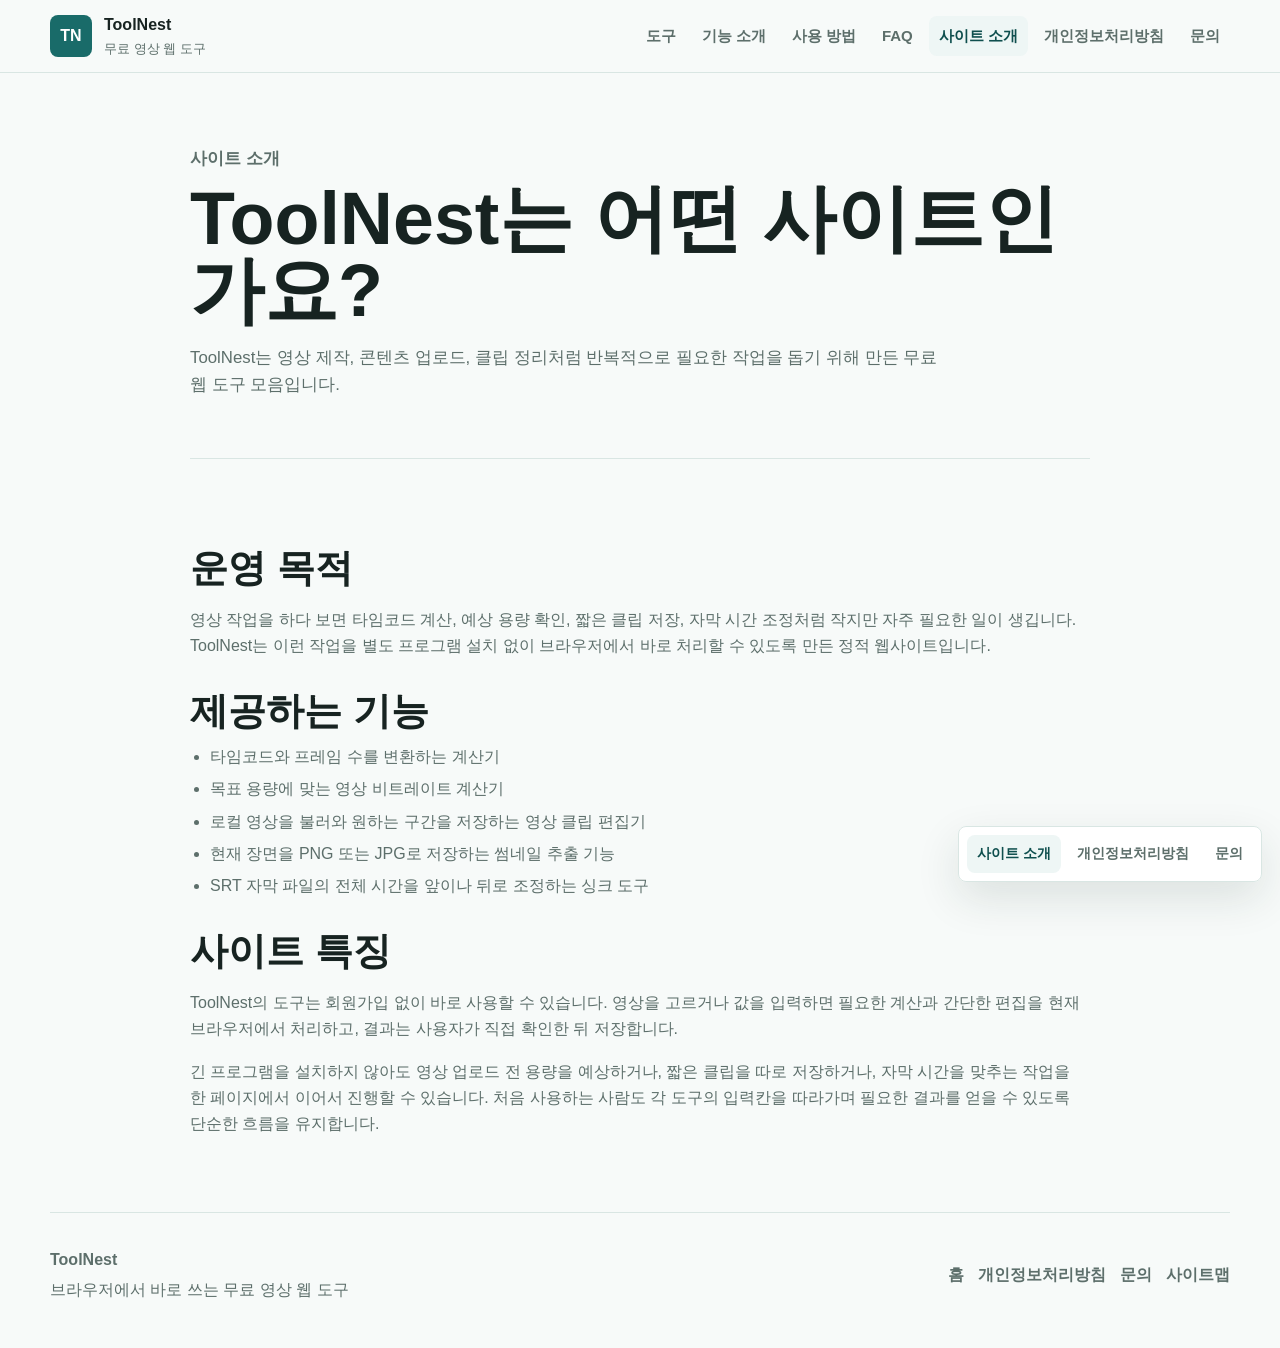
==== about.html @ cfc3f8ef "Add ToolNest static site" ====
<!doctype html>
<html lang="ko">
  <head>
    <meta charset="utf-8">
    <meta name="viewport" content="width=device-width, initial-scale=1">
    <title>사이트 소개 - ToolNest</title>
    <meta name="description" content="ToolNest는 설치 없이 브라우저에서 바로 사용하는 무료 영상 웹 도구 사이트입니다. 타임코드 계산, 비트레이트 계산, 영상 클립 편집, 자막 싱크 조정 기능을 제공합니다.">
    <meta name="robots" content="index, follow">
    <meta property="og:type" content="website">
    <meta property="og:site_name" content="ToolNest">
    <meta property="og:title" content="사이트 소개 - ToolNest">
    <meta property="og:description" content="영상 제작자가 자주 쓰는 작은 도구를 브라우저에서 바로 사용할 수 있게 만든 무료 웹 도구 사이트입니다.">
    <meta property="og:url" content="https://toolnest.pages.dev/about.html">
    <meta property="og:image" content="https://toolnest.pages.dev/assets/img/toolnest-og.svg">
    <meta property="og:locale" content="ko_KR">
    <link rel="canonical" href="https://toolnest.pages.dev/about.html">
    <link rel="icon" href="assets/img/favicon.svg" type="image/svg+xml">
    <link rel="manifest" href="site.webmanifest">
    <link rel="stylesheet" href="assets/css/styles.css">
  </head>
  <body>
    <header class="site-header">
      <nav class="nav" aria-label="주요 메뉴">
        <a class="brand" href="index.html" aria-label="ToolNest 홈">
          <span class="brand-mark" aria-hidden="true">TN</span>
          <span>
            <strong>ToolNest</strong>
            <small>무료 영상 웹 도구</small>
          </span>
        </a>
        <div class="nav-links">
          <a href="index.html#tools">도구</a>
          <a href="index.html#features">기능 소개</a>
          <a href="index.html#guide">사용 방법</a>
          <a href="index.html#faq">FAQ</a>
          <a href="about.html" aria-current="page">사이트 소개</a>
          <a href="privacy.html">개인정보처리방침</a>
          <a href="contact.html">문의</a>
        </div>
      </nav>
    </header>

    <main>
      <section class="page-hero" aria-labelledby="about-title">
        <p class="eyebrow">사이트 소개</p>
        <h1 id="about-title">ToolNest는 어떤 사이트인가요?</h1>
        <p>ToolNest는 영상 제작, 콘텐츠 업로드, 클립 정리처럼 반복적으로 필요한 작업을 돕기 위해 만든 무료 웹 도구 모음입니다.</p>
      </section>

      <section class="section content-page prose">
        <h2>운영 목적</h2>
        <p>
          영상 작업을 하다 보면 타임코드 계산, 예상 용량 확인, 짧은 클립 저장, 자막 시간 조정처럼 작지만 자주 필요한 일이 생깁니다.
          ToolNest는 이런 작업을 별도 프로그램 설치 없이 브라우저에서 바로 처리할 수 있도록 만든 정적 웹사이트입니다.
        </p>

        <h2>제공하는 기능</h2>
        <ul>
          <li>타임코드와 프레임 수를 변환하는 계산기</li>
          <li>목표 용량에 맞는 영상 비트레이트 계산기</li>
          <li>로컬 영상을 불러와 원하는 구간을 저장하는 영상 클립 편집기</li>
          <li>현재 장면을 PNG 또는 JPG로 저장하는 썸네일 추출 기능</li>
          <li>SRT 자막 파일의 전체 시간을 앞이나 뒤로 조정하는 싱크 도구</li>
        </ul>

        <h2>사이트 특징</h2>
        <p>
          ToolNest의 도구는 회원가입 없이 바로 사용할 수 있습니다.
          영상을 고르거나 값을 입력하면 필요한 계산과 간단한 편집을 현재 브라우저에서 처리하고, 결과는 사용자가 직접 확인한 뒤 저장합니다.
        </p>
        <p>
          긴 프로그램을 설치하지 않아도 영상 업로드 전 용량을 예상하거나, 짧은 클립을 따로 저장하거나, 자막 시간을 맞추는 작업을 한 페이지에서 이어서 진행할 수 있습니다.
          처음 사용하는 사람도 각 도구의 입력칸을 따라가며 필요한 결과를 얻을 수 있도록 단순한 흐름을 유지합니다.
        </p>
      </section>
    </main>

    <aside class="floating-links" aria-label="사이트 안내 바로가기">
      <a href="about.html" aria-current="page">사이트 소개</a>
      <a href="privacy.html">개인정보처리방침</a>
      <a href="contact.html">문의</a>
    </aside>

    <footer class="site-footer">
      <div>
        <strong>ToolNest</strong>
        <p>브라우저에서 바로 쓰는 무료 영상 웹 도구</p>
      </div>
      <div class="footer-links">
        <a href="index.html">홈</a>
        <a href="privacy.html">개인정보처리방침</a>
        <a href="contact.html">문의</a>
        <a href="sitemap.xml">사이트맵</a>
      </div>
    </footer>
  </body>
</html>
---- assets/css/styles.css ----
:root {
  --bg: #f7faf9;
  --surface: #ffffff;
  --surface-strong: #eef6f5;
  --text: #172321;
  --muted: #5d6f6b;
  --line: #d9e6e3;
  --primary: #196b69;
  --primary-dark: #0f4f4e;
  --accent: #c95f3f;
  --gold: #b8860b;
  --green: #2f7d4f;
  --shadow: 0 16px 44px rgba(21, 47, 43, 0.12);
  --radius: 8px;
}

* {
  box-sizing: border-box;
}

html {
  scroll-behavior: smooth;
}

body {
  margin: 0;
  background: var(--bg);
  color: var(--text);
  font-family: Arial, "Noto Sans KR", "Malgun Gothic", sans-serif;
  line-height: 1.65;
}

a {
  color: inherit;
  text-decoration: none;
}

button,
input,
select {
  font: inherit;
}

.site-header {
  position: sticky;
  top: 0;
  z-index: 20;
  background: rgba(247, 250, 249, 0.94);
  border-bottom: 1px solid var(--line);
  backdrop-filter: blur(12px);
}

.nav {
  width: min(1180px, calc(100% - 32px));
  min-height: 72px;
  margin: 0 auto;
  display: flex;
  align-items: center;
  justify-content: space-between;
  gap: 24px;
}

.brand {
  display: inline-flex;
  align-items: center;
  gap: 12px;
  min-width: 168px;
}

.brand-mark {
  width: 42px;
  height: 42px;
  display: grid;
  place-items: center;
  border-radius: var(--radius);
  background: var(--primary);
  color: #fff;
  font-weight: 800;
}

.brand strong,
.brand small {
  display: block;
}

.brand small {
  color: var(--muted);
  font-size: 0.82rem;
}

.nav-links {
  display: flex;
  align-items: center;
  justify-content: flex-end;
  gap: 6px;
  flex-wrap: wrap;
}

.nav-links a {
  padding: 8px 10px;
  border-radius: var(--radius);
  color: var(--muted);
  font-weight: 700;
  font-size: 0.94rem;
}

.nav-links a:hover {
  background: var(--surface-strong);
  color: var(--primary-dark);
}

.nav-links a[aria-current="page"] {
  background: var(--surface-strong);
  color: var(--primary-dark);
}

.hero,
.section,
.site-footer {
  width: min(1180px, calc(100% - 32px));
  margin: 0 auto;
}

.hero {
  min-height: 520px;
  display: grid;
  grid-template-columns: minmax(0, 1.15fr) minmax(320px, 0.85fr);
  align-items: center;
  gap: 42px;
  padding: 54px 0 36px;
}

.page-hero {
  width: min(900px, calc(100% - 32px));
  margin: 0 auto;
  padding: 72px 0 42px;
}

.page-hero h1 {
  font-size: clamp(2.4rem, 6vw, 4.6rem);
}

.page-hero p {
  max-width: 760px;
  color: var(--muted);
  font-size: 1.05rem;
}

.eyebrow {
  margin: 0 0 10px;
  color: var(--primary);
  font-weight: 800;
  font-size: 0.9rem;
}

h1,
h2,
h3,
p {
  overflow-wrap: anywhere;
}

h1 {
  margin: 0;
  font-size: clamp(3rem, 8vw, 6.8rem);
  line-height: 0.98;
}

h2 {
  margin: 0;
  font-size: clamp(1.6rem, 3vw, 2.5rem);
  line-height: 1.2;
}

h3 {
  margin: 0 0 4px;
  font-size: 1.25rem;
  line-height: 1.3;
}

h4 {
  margin: 0;
  font-size: 0.98rem;
  line-height: 1.3;
}

.hero-text,
.section-head p,
.prose p {
  color: var(--muted);
}

.hero-text {
  max-width: 720px;
  font-size: 1.08rem;
}

.hero-panel {
  display: grid;
  gap: 12px;
}

.metric {
  display: grid;
  grid-template-columns: 58px 1fr;
  gap: 2px 14px;
  align-items: center;
  padding: 18px;
  background: var(--surface);
  border: 1px solid var(--line);
  border-radius: var(--radius);
  box-shadow: var(--shadow);
}

.metric span {
  grid-row: span 2;
  width: 48px;
  height: 48px;
  display: grid;
  place-items: center;
  border-radius: var(--radius);
  background: var(--surface-strong);
  color: var(--primary-dark);
  font-weight: 800;
}

.metric small {
  color: var(--muted);
}

.section {
  padding: 58px 0;
  border-top: 1px solid var(--line);
}

.section-head {
  max-width: 790px;
  margin-bottom: 24px;
}

.tool-shell {
  background: var(--surface);
  border: 1px solid var(--line);
  border-radius: var(--radius);
  box-shadow: var(--shadow);
  overflow: hidden;
}

.tool-tabs {
  display: flex;
  gap: 1px;
  background: var(--line);
  overflow-x: auto;
}

.tool-tab {
  min-height: 52px;
  padding: 0 18px;
  border: 0;
  background: var(--surface-strong);
  color: var(--muted);
  cursor: pointer;
  font-weight: 800;
  white-space: nowrap;
}

.tool-tab.is-active {
  background: var(--surface);
  color: var(--primary-dark);
}

.tool-panel {
  padding: 24px;
}

.tool-header {
  display: flex;
  justify-content: space-between;
  gap: 16px;
  margin-bottom: 20px;
}

.tool-header p {
  margin: 0;
  color: var(--muted);
}

.tool-badge {
  align-self: start;
  padding: 5px 9px;
  border-radius: var(--radius);
  background: #fff3eb;
  color: var(--accent);
  font-size: 0.82rem;
  font-weight: 800;
}

.form-grid {
  display: grid;
  grid-template-columns: repeat(4, minmax(0, 1fr));
  gap: 14px;
}

label {
  display: grid;
  gap: 7px;
  color: var(--text);
  font-weight: 800;
}

input,
select,
textarea {
  width: 100%;
  border: 1px solid var(--line);
  border-radius: var(--radius);
  padding: 10px 12px;
  background: #fff;
  color: var(--text);
}

input,
select {
  min-height: 46px;
}

textarea {
  min-height: 260px;
  resize: vertical;
  line-height: 1.45;
}

input:focus,
select:focus,
textarea:focus,
button:focus-visible,
a:focus-visible {
  outline: 3px solid rgba(25, 107, 105, 0.22);
  outline-offset: 2px;
}

.field-help {
  margin: 12px 0 0;
  color: var(--muted);
  font-size: 0.94rem;
}

.result-box {
  margin-top: 18px;
  padding: 16px;
  border: 1px solid var(--line);
  border-radius: var(--radius);
  background: var(--surface-strong);
  color: var(--text);
}

.result-grid {
  display: grid;
  grid-template-columns: repeat(3, minmax(0, 1fr));
  gap: 12px;
}

.result-item {
  padding: 12px;
  border-radius: var(--radius);
  background: #fff;
  border: 1px solid var(--line);
}

.result-item span {
  display: block;
  color: var(--muted);
  font-size: 0.86rem;
}

.result-item strong {
  display: block;
  margin-top: 2px;
  font-size: 1.1rem;
}

.tool-actions {
  display: flex;
  align-items: center;
  gap: 14px;
  flex-wrap: wrap;
  margin-top: 18px;
}

.secondary-button {
  min-height: 42px;
  border: 1px solid var(--primary);
  border-radius: var(--radius);
  background: #fff;
  color: var(--primary-dark);
  padding: 0 14px;
  cursor: pointer;
  font-weight: 800;
  white-space: normal;
}

.secondary-button:hover {
  background: var(--surface-strong);
}

.primary-button {
  min-height: 42px;
  border: 1px solid var(--primary);
  border-radius: var(--radius);
  background: var(--primary);
  color: #fff;
  padding: 0 16px;
  cursor: pointer;
  font-weight: 800;
  white-space: normal;
}

.primary-button:hover {
  background: var(--primary-dark);
}

.primary-button:disabled {
  cursor: wait;
  opacity: 0.68;
}

.status-text {
  color: var(--green);
  font-weight: 800;
}

.editor-layout {
  display: grid;
  grid-template-columns: minmax(280px, 0.95fr) minmax(320px, 1.05fr);
  gap: 20px;
  align-items: start;
}

.editor-preview {
  min-width: 0;
}

.editor-video {
  width: 100%;
  aspect-ratio: 16 / 9;
  display: block;
  border: 1px solid var(--line);
  border-radius: var(--radius);
  background: #0c1413;
}

.editor-readout {
  display: grid;
  grid-template-columns: repeat(3, minmax(0, 1fr));
  gap: 8px;
  margin-top: 12px;
}

.editor-readout span {
  padding: 10px;
  border: 1px solid var(--line);
  border-radius: var(--radius);
  background: var(--surface-strong);
  color: var(--muted);
  font-size: 0.9rem;
}

.editor-readout strong {
  display: block;
  color: var(--text);
  font-size: 1rem;
}

.save-panel {
  margin-top: 12px;
}

.editor-controls {
  display: grid;
  gap: 10px;
}

.control-section {
  display: grid;
  gap: 10px;
  padding: 12px;
  border: 1px solid var(--line);
  border-radius: var(--radius);
  background: #fff;
}

.control-section h4,
.compact-details summary {
  color: var(--primary-dark);
  font-weight: 900;
}

.compact-details summary {
  cursor: pointer;
  list-style-position: inside;
}

.compact-grid {
  grid-template-columns: repeat(2, minmax(0, 1fr));
}

.range-row {
  display: grid;
  gap: 8px;
}

input[type="range"] {
  padding: 0;
  min-height: 30px;
}

.nudge-panel {
  display: grid;
  gap: 10px;
  padding: 0;
  border: 1px solid var(--line);
  border-radius: var(--radius);
  background: #fff;
  border: 0;
}

.nudge-panel div {
  display: flex;
  align-items: center;
  gap: 7px;
  flex-wrap: wrap;
}

.nudge-panel span {
  min-width: 38px;
  color: var(--muted);
  font-weight: 800;
  font-size: 0.9rem;
}

.quick-actions {
  display: grid;
  grid-template-columns: repeat(2, minmax(0, 1fr));
  gap: 8px;
}

.quick-actions button {
  min-height: 48px;
  height: 100%;
  display: inline-flex;
  align-items: center;
  justify-content: center;
  text-align: center;
  line-height: 1.25;
  overflow-wrap: normal;
  word-break: keep-all;
}

.save-actions {
  grid-template-columns: repeat(3, minmax(0, 1fr));
}

.subtitle-layout {
  display: grid;
  gap: 14px;
}

.preview-columns {
  display: grid;
  grid-template-columns: repeat(2, minmax(0, 1fr));
  gap: 14px;
}

.tiny-button {
  min-height: 34px;
  border: 1px solid var(--line);
  border-radius: var(--radius);
  background: #fff;
  color: var(--primary-dark);
  padding: 0 9px;
  cursor: pointer;
  font-weight: 800;
}

.tiny-button:hover {
  border-color: var(--primary);
}

.export-progress {
  height: 8px;
  overflow: hidden;
  border-radius: 999px;
  background: var(--surface-strong);
  border: 1px solid var(--line);
}

.export-progress div {
  width: 0%;
  height: 100%;
  background: var(--primary);
  transition: width 0.18s ease;
}

.info-grid {
  display: grid;
  grid-template-columns: repeat(3, minmax(0, 1fr));
  gap: 14px;
}

.info-card,
.faq-item {
  padding: 20px;
  background: var(--surface);
  border: 1px solid var(--line);
  border-radius: var(--radius);
}

.info-card p,
.faq-item p {
  margin-bottom: 0;
  color: var(--muted);
}

.split-section {
  display: grid;
  grid-template-columns: 320px minmax(0, 1fr);
  gap: 36px;
}

.prose p:first-child {
  margin-top: 0;
}

.prose h2,
.prose h3 {
  margin-top: 28px;
}

.prose ul {
  margin: 10px 0 0;
  padding-left: 20px;
  color: var(--muted);
}

.prose li + li {
  margin-top: 6px;
}

.content-page {
  width: min(900px, calc(100% - 32px));
}

.faq-list {
  display: grid;
  gap: 12px;
}

.faq-item h3 {
  font-size: 1.05rem;
}

.site-footer {
  display: flex;
  justify-content: space-between;
  gap: 24px;
  padding: 34px 0 44px;
  border-top: 1px solid var(--line);
  color: var(--muted);
}

.site-footer p {
  margin: 4px 0 0;
}

.footer-links {
  display: flex;
  gap: 14px;
  flex-wrap: wrap;
  align-items: center;
  justify-content: flex-end;
  font-weight: 800;
}

.floating-links {
  position: fixed;
  right: 18px;
  bottom: 18px;
  z-index: 30;
  display: flex;
  gap: 6px;
  padding: 8px;
  border: 1px solid var(--line);
  border-radius: var(--radius);
  background: rgba(255, 255, 255, 0.96);
  box-shadow: var(--shadow);
  backdrop-filter: blur(10px);
}

.floating-links a {
  min-height: 38px;
  display: inline-flex;
  align-items: center;
  justify-content: center;
  padding: 0 10px;
  border-radius: var(--radius);
  color: var(--muted);
  font-size: 0.9rem;
  font-weight: 800;
  word-break: keep-all;
}

.floating-links a:hover,
.floating-links a[aria-current="page"] {
  background: var(--surface-strong);
  color: var(--primary-dark);
}

@media (max-width: 900px) {
  .nav {
    align-items: flex-start;
    flex-direction: column;
    padding: 14px 0;
  }

  .nav-links {
    justify-content: flex-start;
  }

  .hero {
    grid-template-columns: 1fr;
    min-height: auto;
    padding-top: 38px;
  }

  .form-grid,
  .info-grid,
  .editor-layout,
  .preview-columns,
  .split-section {
    grid-template-columns: 1fr;
  }

  .compact-grid {
    grid-template-columns: repeat(2, minmax(0, 1fr));
  }

  .quick-actions {
    grid-template-columns: repeat(2, minmax(0, 1fr));
  }

  .save-actions {
    grid-template-columns: repeat(3, minmax(0, 1fr));
  }

  .tool-header,
  .site-footer {
    flex-direction: column;
  }

  .footer-links {
    justify-content: flex-start;
  }

  .floating-links {
    left: 12px;
    right: 12px;
    bottom: 12px;
    justify-content: center;
  }
}

@media (max-width: 560px) {
  .hero,
  .page-hero,
  .section,
  .site-footer,
  .nav {
    width: min(100% - 22px, 1180px);
  }

  .nav-links a {
    padding: 7px 8px;
    font-size: 0.9rem;
  }

  .floating-links {
    gap: 4px;
    padding: 6px;
  }

  .floating-links a {
    flex: 1;
    min-height: 36px;
    padding: 0 6px;
    font-size: 0.82rem;
  }

  .tool-panel {
    padding: 16px;
  }

  .tool-tab {
    padding: 0 14px;
    font-size: 0.92rem;
  }

  .result-grid {
    grid-template-columns: 1fr;
  }

  .editor-readout {
    grid-template-columns: 1fr;
  }

  .compact-grid {
    grid-template-columns: 1fr;
  }

  .quick-actions {
    grid-template-columns: 1fr;
  }

  .save-actions {
    grid-template-columns: 1fr;
  }
}
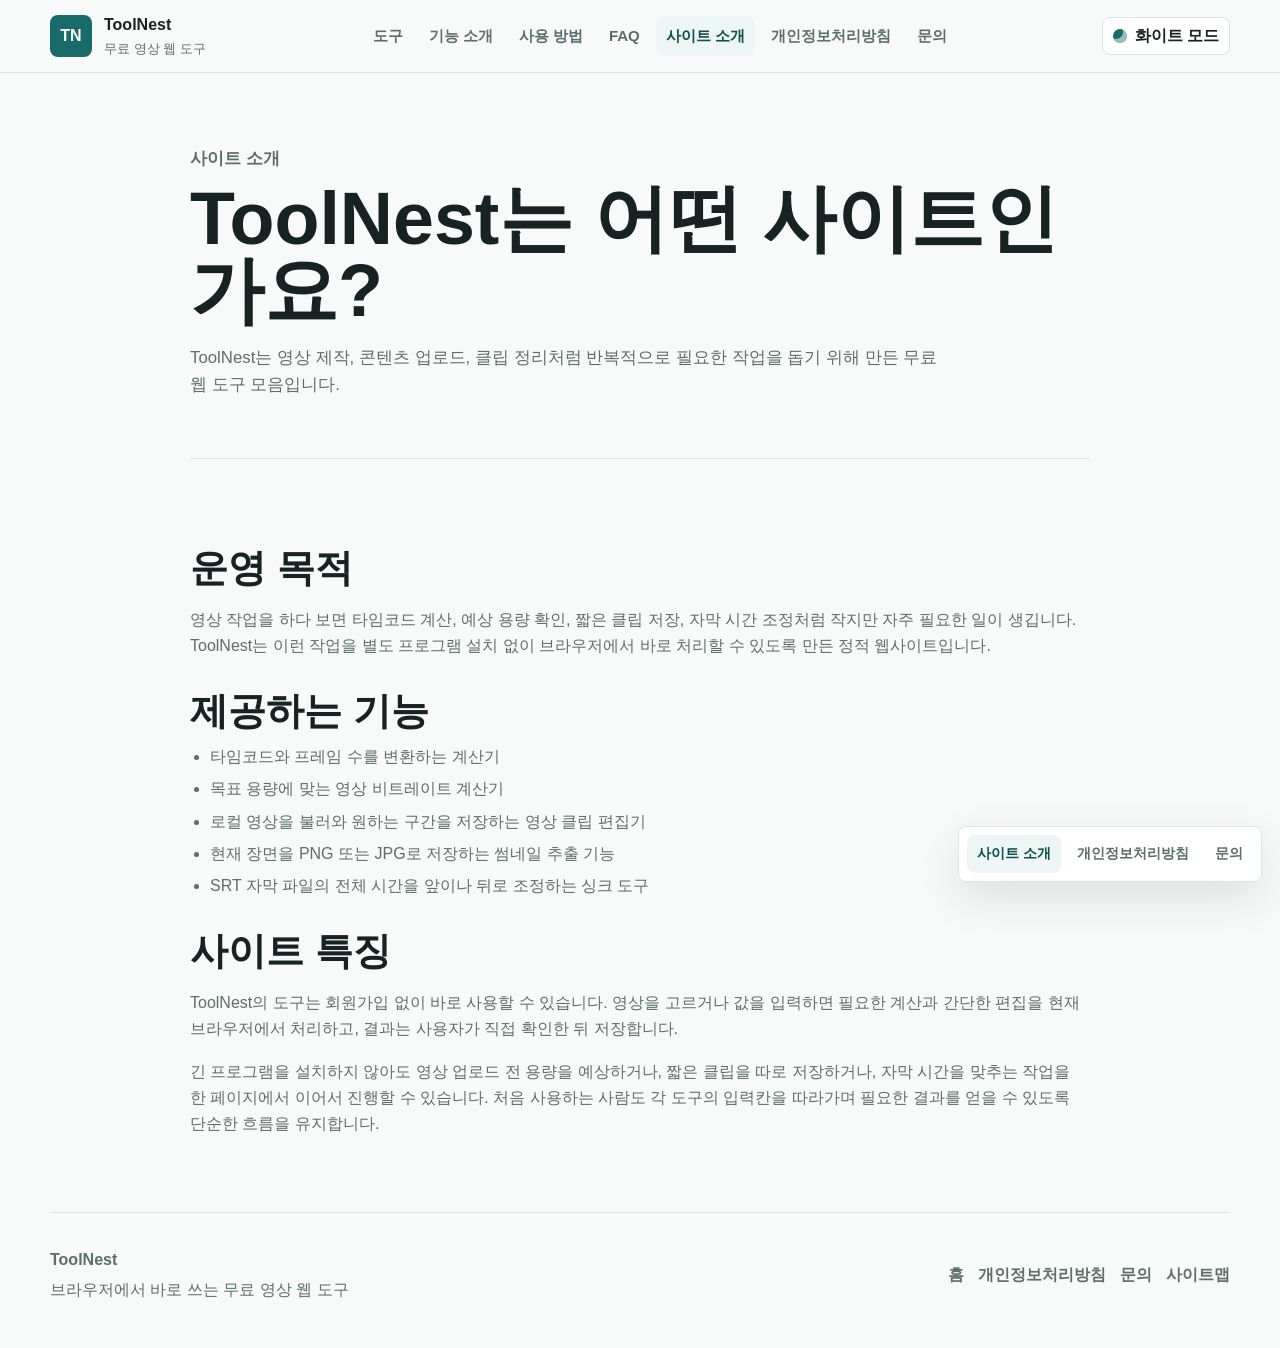
==== commit 0ac503e2: "Add light and dark theme toggle" ====
--- a/about.html
+++ b/about.html
@@ -16,6 +16,7 @@
     <link rel="canonical" href="https://toolnest.pages.dev/about.html">
     <link rel="icon" href="assets/img/favicon.svg" type="image/svg+xml">
     <link rel="manifest" href="site.webmanifest">
+    <script src="assets/js/theme-init.js"></script>
     <link rel="stylesheet" href="assets/css/styles.css">
   </head>
   <body>
@@ -37,6 +38,9 @@
           <a href="privacy.html">개인정보처리방침</a>
           <a href="contact.html">문의</a>
         </div>
+        <button class="theme-toggle" type="button" data-theme-toggle aria-label="다크 모드로 전환" aria-pressed="false">
+          <span data-theme-label>화이트 모드</span>
+        </button>
       </nav>
     </header>
 
@@ -93,5 +97,6 @@
         <a href="sitemap.xml">사이트맵</a>
       </div>
     </footer>
+    <script src="assets/js/app.js"></script>
   </body>
 </html>
--- a/assets/css/styles.css
+++ b/assets/css/styles.css
@@ -1,4 +1,5 @@
 :root {
+  color-scheme: light;
   --bg: #f7faf9;
   --surface: #ffffff;
   --surface-strong: #eef6f5;
@@ -14,6 +15,22 @@
   --radius: 8px;
 }
 
+:root[data-theme="dark"] {
+  color-scheme: dark;
+  --bg: #111917;
+  --surface: #182522;
+  --surface-strong: #20332f;
+  --text: #edf5f2;
+  --muted: #b7c8c4;
+  --line: #314842;
+  --primary: #7fc9c3;
+  --primary-dark: #b6ebe6;
+  --accent: #f0a17f;
+  --gold: #e4c66b;
+  --green: #95d8ac;
+  --shadow: 0 16px 44px rgba(0, 0, 0, 0.34);
+}
+
 * {
   box-sizing: border-box;
 }
@@ -50,6 +67,10 @@
   backdrop-filter: blur(12px);
 }
 
+:root[data-theme="dark"] .site-header {
+  background: rgba(17, 25, 23, 0.94);
+}
+
 .nav {
   width: min(1180px, calc(100% - 32px));
   min-height: 72px;
@@ -114,6 +135,39 @@
   color: var(--primary-dark);
 }
 
+.theme-toggle {
+  min-height: 38px;
+  display: inline-flex;
+  align-items: center;
+  gap: 8px;
+  border: 1px solid var(--line);
+  border-radius: var(--radius);
+  background: var(--surface);
+  color: var(--text);
+  padding: 0 10px;
+  cursor: pointer;
+  font-weight: 800;
+  white-space: nowrap;
+}
+
+.theme-toggle::before {
+  content: "";
+  width: 14px;
+  height: 14px;
+  border-radius: 50%;
+  background: var(--primary);
+  box-shadow: inset -4px -4px 0 rgba(255, 255, 255, 0.55);
+}
+
+:root[data-theme="dark"] .theme-toggle::before {
+  box-shadow: inset 4px -4px 0 rgba(17, 25, 23, 0.95);
+}
+
+.theme-toggle:hover {
+  background: var(--surface-strong);
+  color: var(--primary-dark);
+}
+
 .hero,
 .section,
 .site-footer {
@@ -295,6 +349,10 @@
   font-weight: 800;
 }
 
+:root[data-theme="dark"] .tool-badge {
+  background: #3d2d26;
+}
+
 .form-grid {
   display: grid;
   grid-template-columns: repeat(4, minmax(0, 1fr));
@@ -315,7 +373,7 @@
   border: 1px solid var(--line);
   border-radius: var(--radius);
   padding: 10px 12px;
-  background: #fff;
+  background: var(--surface);
   color: var(--text);
 }
 
@@ -363,7 +421,7 @@
 .result-item {
   padding: 12px;
   border-radius: var(--radius);
-  background: #fff;
+  background: var(--surface);
   border: 1px solid var(--line);
 }
 
@@ -391,7 +449,7 @@
   min-height: 42px;
   border: 1px solid var(--primary);
   border-radius: var(--radius);
-  background: #fff;
+  background: var(--surface);
   color: var(--primary-dark);
   padding: 0 14px;
   cursor: pointer;
@@ -486,7 +544,7 @@
   padding: 12px;
   border: 1px solid var(--line);
   border-radius: var(--radius);
-  background: #fff;
+  background: var(--surface);
 }
 
 .control-section h4,
@@ -520,7 +578,7 @@
   padding: 0;
   border: 1px solid var(--line);
   border-radius: var(--radius);
-  background: #fff;
+  background: var(--surface);
   border: 0;
 }
 
@@ -575,7 +633,7 @@
   min-height: 34px;
   border: 1px solid var(--line);
   border-radius: var(--radius);
-  background: #fff;
+  background: var(--surface);
   color: var(--primary-dark);
   padding: 0 9px;
   cursor: pointer;
@@ -696,6 +754,10 @@
   backdrop-filter: blur(10px);
 }
 
+:root[data-theme="dark"] .floating-links {
+  background: rgba(24, 37, 34, 0.96);
+}
+
 .floating-links a {
   min-height: 38px;
   display: inline-flex;
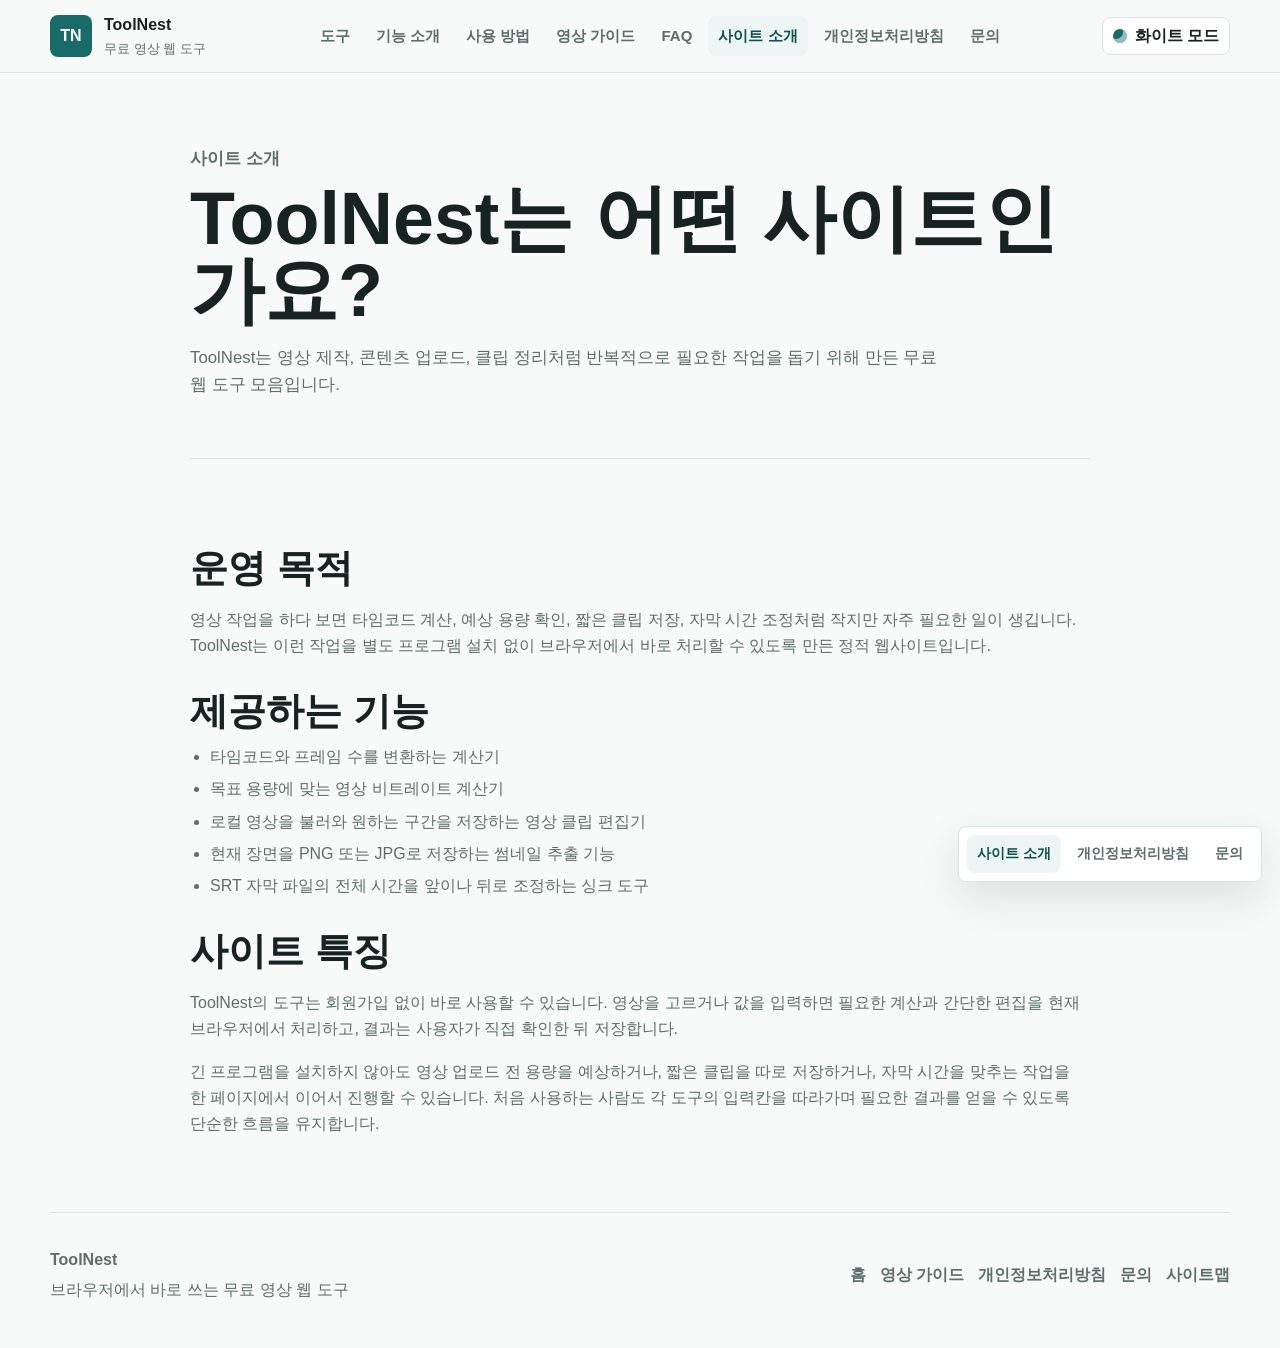
==== commit 9119c004: "Improve AdSense content quality" ====
--- a/about.html
+++ b/about.html
@@ -6,6 +6,7 @@
     <title>사이트 소개 - ToolNest</title>
     <meta name="description" content="ToolNest는 설치 없이 브라우저에서 바로 사용하는 무료 영상 웹 도구 사이트입니다. 타임코드 계산, 비트레이트 계산, 영상 클립 편집, 자막 싱크 조정 기능을 제공합니다.">
     <meta name="robots" content="index, follow">
+    <meta name="google-adsense-account" content="ca-pub-8649619832836598">
     <meta property="og:type" content="website">
     <meta property="og:site_name" content="ToolNest">
     <meta property="og:title" content="사이트 소개 - ToolNest">
@@ -16,8 +17,9 @@
     <link rel="canonical" href="https://toolnest.pages.dev/about.html">
     <link rel="icon" href="assets/img/favicon.svg" type="image/svg+xml">
     <link rel="manifest" href="site.webmanifest">
-    <script src="assets/js/theme-init.js"></script>
-    <link rel="stylesheet" href="assets/css/styles.css">
+    <script src="assets/js/theme-init.js?v=2"></script>
+    <script async src="https://pagead2.googlesyndication.com/pagead/js/adsbygoogle.js?client=ca-pub-8649619832836598" crossorigin="anonymous"></script>
+    <link rel="stylesheet" href="assets/css/styles.css?v=2">
   </head>
   <body>
     <header class="site-header">
@@ -33,6 +35,7 @@
           <a href="index.html#tools">도구</a>
           <a href="index.html#features">기능 소개</a>
           <a href="index.html#guide">사용 방법</a>
+          <a href="guides.html">영상 가이드</a>
           <a href="index.html#faq">FAQ</a>
           <a href="about.html" aria-current="page">사이트 소개</a>
           <a href="privacy.html">개인정보처리방침</a>
@@ -92,11 +95,12 @@
       </div>
       <div class="footer-links">
         <a href="index.html">홈</a>
+        <a href="guides.html">영상 가이드</a>
         <a href="privacy.html">개인정보처리방침</a>
         <a href="contact.html">문의</a>
         <a href="sitemap.xml">사이트맵</a>
       </div>
     </footer>
-    <script src="assets/js/app.js"></script>
+    <script src="assets/js/app.js?v=2"></script>
   </body>
 </html>
--- a/assets/css/styles.css
+++ b/assets/css/styles.css
@@ -679,6 +679,64 @@
   color: var(--muted);
 }
 
+.section-link {
+  margin: 20px 0 0;
+  font-weight: 900;
+  color: var(--primary-dark);
+}
+
+.article-list {
+  display: grid;
+  gap: 28px;
+}
+
+.guide-article {
+  padding: 28px;
+  border: 1px solid var(--line);
+  border-radius: var(--radius);
+  background: var(--surface);
+  overflow-x: auto;
+}
+
+.guide-article h2 {
+  margin-bottom: 14px;
+}
+
+.guide-article h3 {
+  margin-top: 24px;
+}
+
+.guide-article p,
+.guide-article li {
+  color: var(--muted);
+}
+
+.guide-article table {
+  width: 100%;
+  margin-top: 14px;
+  border-collapse: collapse;
+  overflow: hidden;
+  border: 1px solid var(--line);
+  border-radius: var(--radius);
+}
+
+.guide-article th,
+.guide-article td {
+  padding: 12px;
+  border-bottom: 1px solid var(--line);
+  text-align: left;
+  vertical-align: top;
+}
+
+.guide-article th {
+  background: var(--surface-strong);
+  color: var(--text);
+}
+
+.guide-article tr:last-child td {
+  border-bottom: 0;
+}
+
 .split-section {
   display: grid;
   grid-template-columns: 320px minmax(0, 1fr);
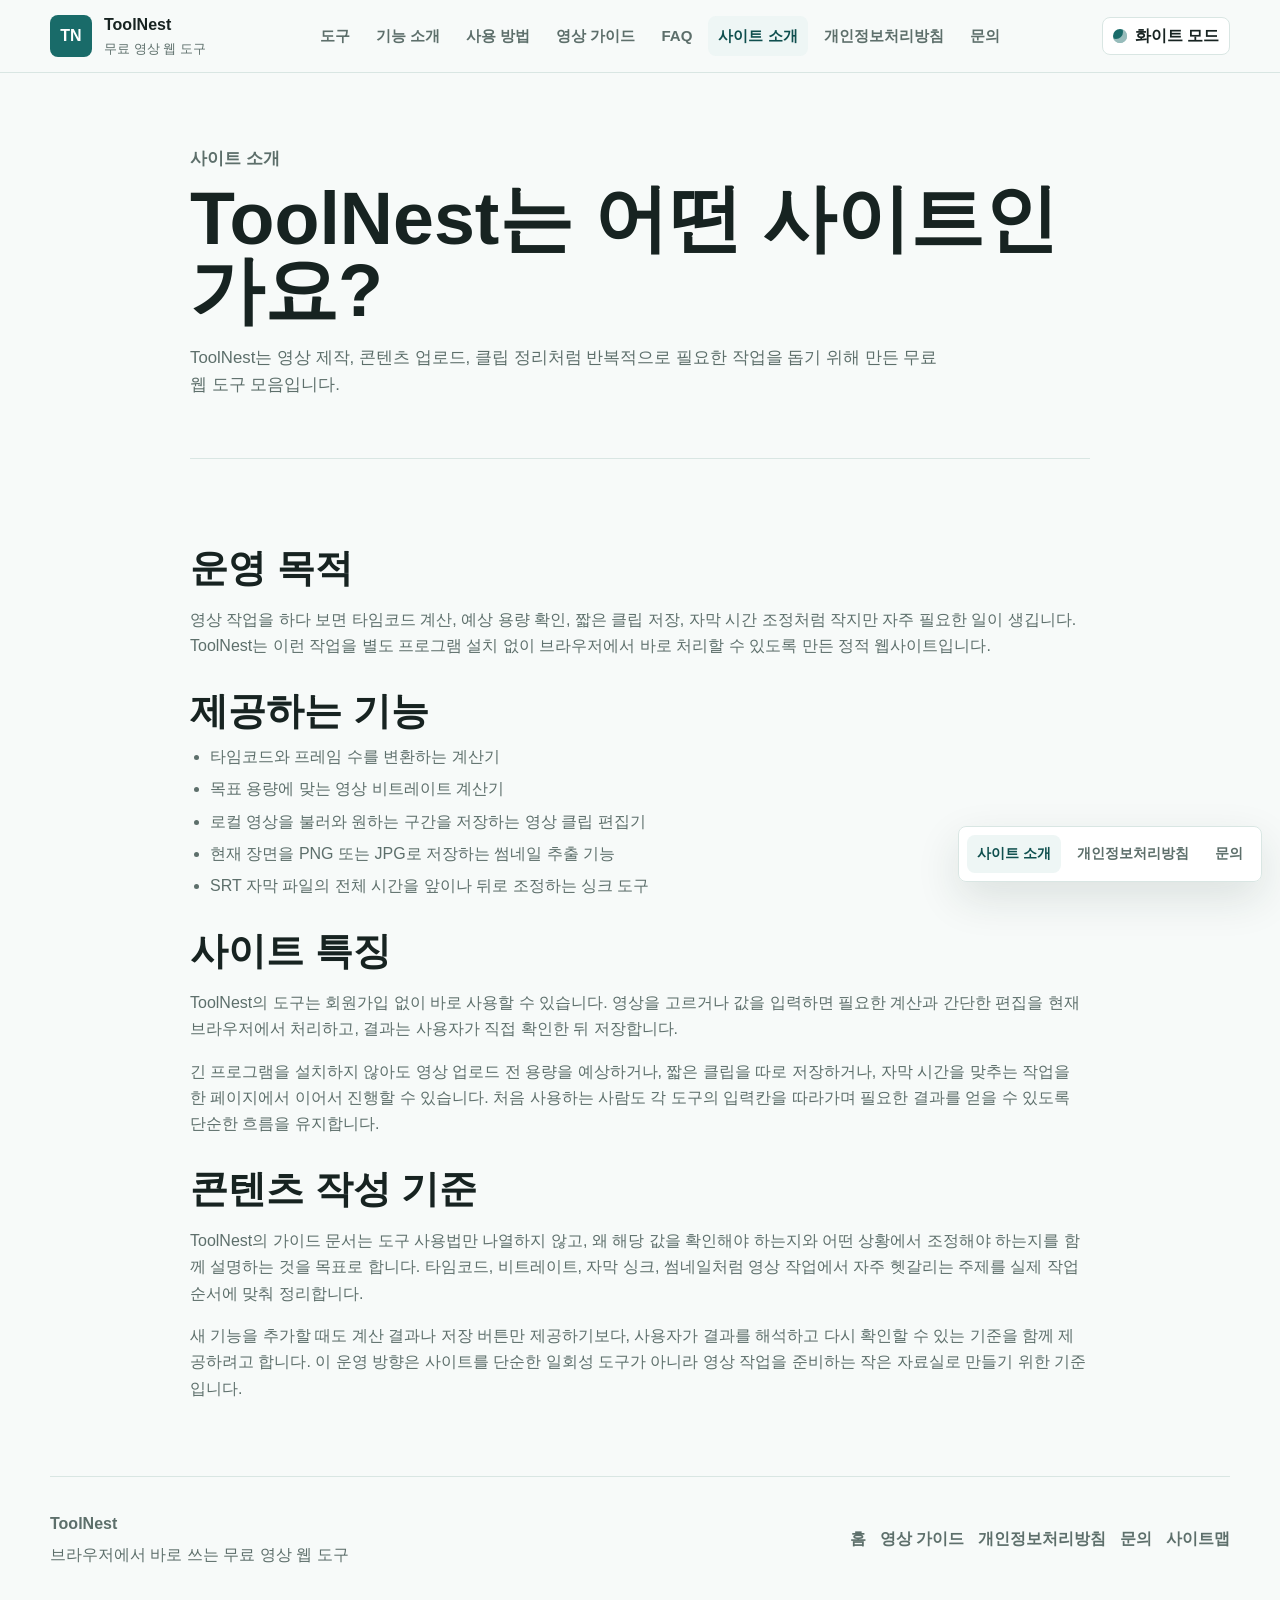
==== commit 4e0efd9a: "Expand video guide content for AdSense review" ====
--- a/about.html
+++ b/about.html
@@ -11,10 +11,10 @@
     <meta property="og:site_name" content="ToolNest">
     <meta property="og:title" content="사이트 소개 - ToolNest">
     <meta property="og:description" content="영상 제작자가 자주 쓰는 작은 도구를 브라우저에서 바로 사용할 수 있게 만든 무료 웹 도구 사이트입니다.">
-    <meta property="og:url" content="https://toolnest.pages.dev/about.html">
-    <meta property="og:image" content="https://toolnest.pages.dev/assets/img/toolnest-og.svg">
+    <meta property="og:url" content="https://product-builder-ify.pages.dev/about.html">
+    <meta property="og:image" content="https://product-builder-ify.pages.dev/assets/img/toolnest-og.svg">
     <meta property="og:locale" content="ko_KR">
-    <link rel="canonical" href="https://toolnest.pages.dev/about.html">
+    <link rel="canonical" href="https://product-builder-ify.pages.dev/about.html">
     <link rel="icon" href="assets/img/favicon.svg" type="image/svg+xml">
     <link rel="manifest" href="site.webmanifest">
     <script src="assets/js/theme-init.js?v=2"></script>
@@ -79,6 +79,16 @@
           긴 프로그램을 설치하지 않아도 영상 업로드 전 용량을 예상하거나, 짧은 클립을 따로 저장하거나, 자막 시간을 맞추는 작업을 한 페이지에서 이어서 진행할 수 있습니다.
           처음 사용하는 사람도 각 도구의 입력칸을 따라가며 필요한 결과를 얻을 수 있도록 단순한 흐름을 유지합니다.
         </p>
+
+        <h2>콘텐츠 작성 기준</h2>
+        <p>
+          ToolNest의 가이드 문서는 도구 사용법만 나열하지 않고, 왜 해당 값을 확인해야 하는지와 어떤 상황에서 조정해야 하는지를 함께 설명하는 것을 목표로 합니다.
+          타임코드, 비트레이트, 자막 싱크, 썸네일처럼 영상 작업에서 자주 헷갈리는 주제를 실제 작업 순서에 맞춰 정리합니다.
+        </p>
+        <p>
+          새 기능을 추가할 때도 계산 결과나 저장 버튼만 제공하기보다, 사용자가 결과를 해석하고 다시 확인할 수 있는 기준을 함께 제공하려고 합니다.
+          이 운영 방향은 사이트를 단순한 일회성 도구가 아니라 영상 작업을 준비하는 작은 자료실로 만들기 위한 기준입니다.
+        </p>
       </section>
     </main>
 
--- a/assets/css/styles.css
+++ b/assets/css/styles.css
@@ -737,6 +737,61 @@
   border-bottom: 0;
 }
 
+.guide-article pre {
+  overflow-x: auto;
+  padding: 16px;
+  border: 1px solid var(--line);
+  border-radius: var(--radius);
+  background: var(--surface-strong);
+  color: var(--text);
+  line-height: 1.7;
+}
+
+.info-card a,
+.guide-article h3 a {
+  color: inherit;
+  text-decoration-color: var(--primary);
+  text-underline-offset: 4px;
+}
+
+.check-list {
+  list-style: none;
+  padding-left: 0;
+}
+
+.check-list li {
+  position: relative;
+  padding-left: 28px;
+}
+
+.check-list li::before {
+  content: "";
+  position: absolute;
+  left: 0;
+  top: 0.58em;
+  width: 12px;
+  height: 12px;
+  border: 2px solid var(--primary);
+  border-radius: 3px;
+  background: var(--surface);
+}
+
+.glossary-list dl {
+  display: grid;
+  gap: 12px;
+  margin: 12px 0 0;
+}
+
+.glossary-list dt {
+  font-weight: 800;
+  color: var(--text);
+}
+
+.glossary-list dd {
+  margin: -8px 0 0;
+  color: var(--muted);
+}
+
 .split-section {
   display: grid;
   grid-template-columns: 320px minmax(0, 1fr);
